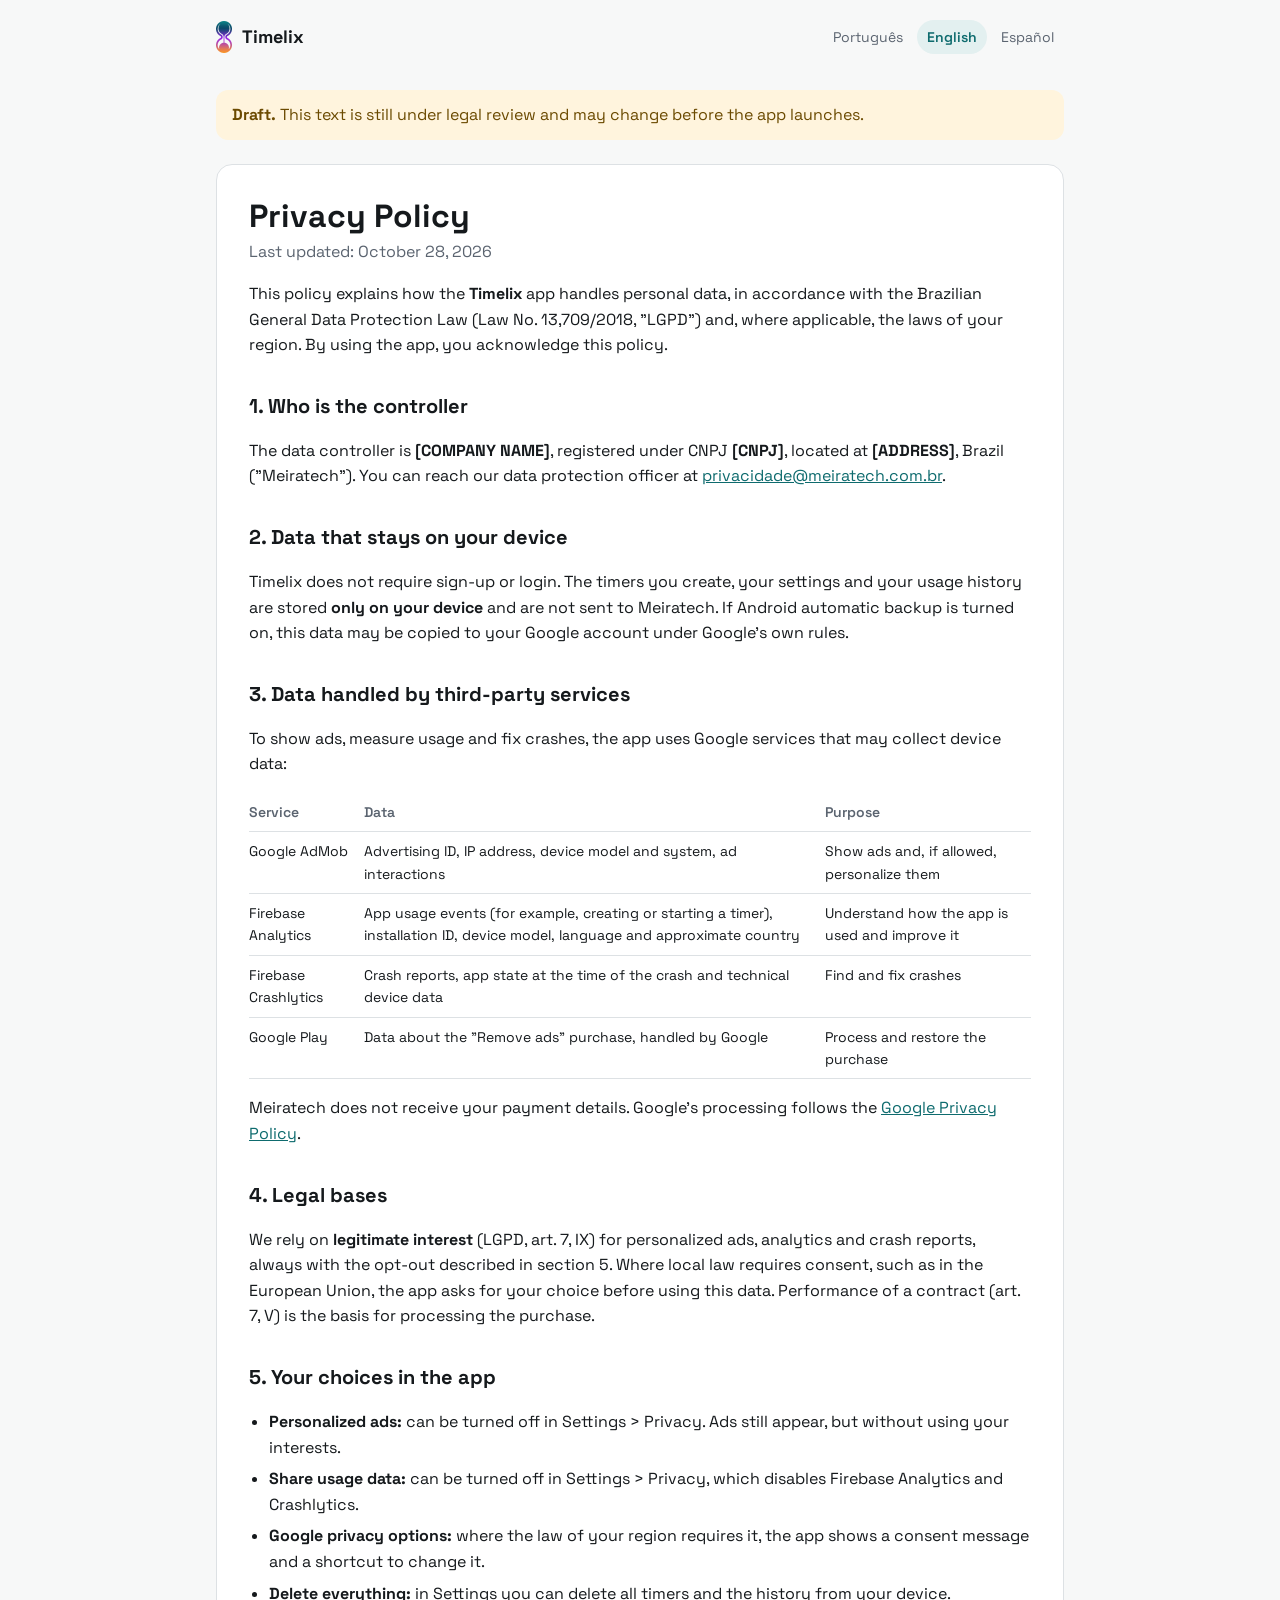
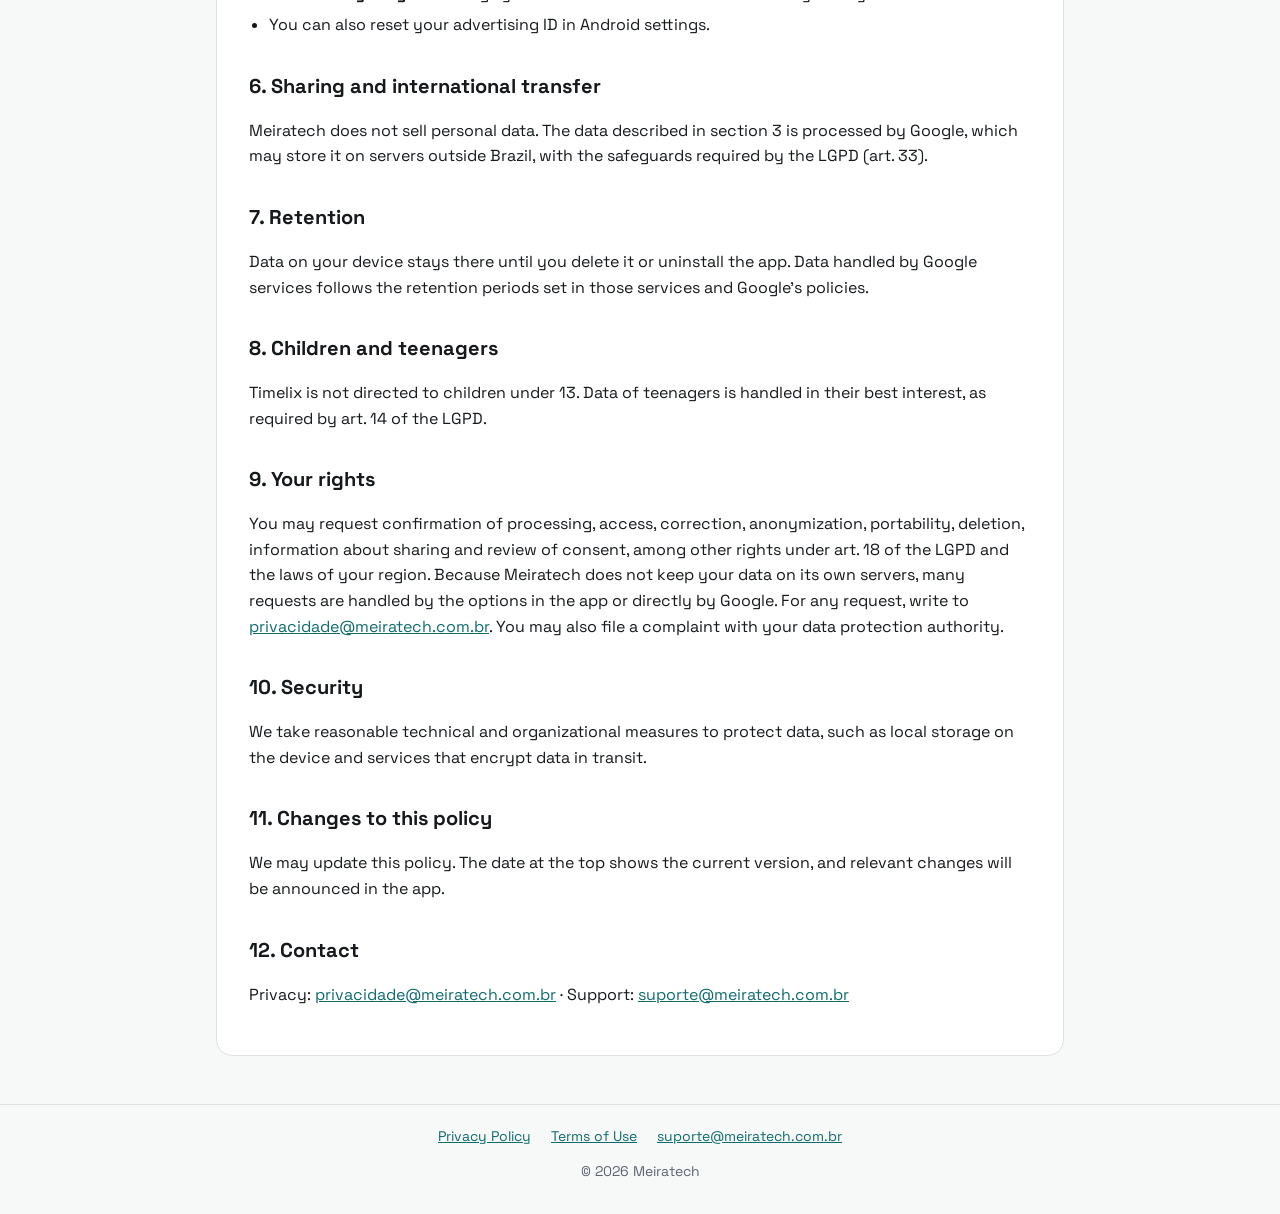
==== en/privacy/index.html @ 9d918052 "feat: add home, privacy policy and terms pages (draft)" ====
<!doctype html>
<html lang="en">
<head>
  <meta charset="utf-8">
  <meta name="viewport" content="width=device-width, initial-scale=1">
  <title>Privacy Policy — Timelix</title>
  <meta name="description" content="How the Timelix app handles personal data.">
  <meta name="robots" content="noindex">
  <link rel="alternate" hreflang="pt-BR" href="https://timelix.meiratech.com.br/pt/privacy">
  <link rel="alternate" hreflang="en" href="https://timelix.meiratech.com.br/en/privacy">
  <link rel="alternate" hreflang="es" href="https://timelix.meiratech.com.br/es/privacy">
  <link rel="icon" type="image/png" href="/assets/favicon.png">
  <link rel="apple-touch-icon" href="/assets/apple-touch-icon.png">
  <link rel="preconnect" href="https://fonts.googleapis.com">
  <link rel="preconnect" href="https://fonts.gstatic.com" crossorigin>
  <link rel="stylesheet" href="https://fonts.googleapis.com/css2?family=Space+Grotesk:wght@400;500;600;700&display=swap">
  <link rel="stylesheet" href="/assets/style.css">
</head>
<body>
  <header class="top">
    <a class="brand" href="/en/"><img src="/assets/logo.png" alt="" width="20" height="40"><span>Timelix</span></a>
    <nav class="langs" aria-label="Language"><a href="/pt/privacy" lang="pt-BR">Português</a> <a href="/en/privacy" lang="en" aria-current="page">English</a> <a href="/es/privacy" lang="es">Español</a></nav>
  </header>
  <main>
    <div class="draft" role="note"><strong>Draft.</strong> This text is still under legal review and may change before the app launches.</div>
    <article class="doc">
      <h1>Privacy Policy</h1>
      <p class="meta">Last updated: October 28, 2026</p>

      <p>This policy explains how the <strong>Timelix</strong> app handles personal data, in accordance with the Brazilian General Data Protection Law (Law No. 13,709/2018, "LGPD") and, where applicable, the laws of your region. By using the app, you acknowledge this policy.</p>

      <h2>1. Who is the controller</h2>
      <p>The data controller is <strong>[COMPANY NAME]</strong>, registered under CNPJ <strong>[CNPJ]</strong>, located at <strong>[ADDRESS]</strong>, Brazil ("Meiratech"). You can reach our data protection officer at <a href="mailto:privacidade@meiratech.com.br">privacidade@meiratech.com.br</a>.</p>

      <h2>2. Data that stays on your device</h2>
      <p>Timelix does not require sign-up or login. The timers you create, your settings and your usage history are stored <strong>only on your device</strong> and are not sent to Meiratech. If Android automatic backup is turned on, this data may be copied to your Google account under Google's own rules.</p>

      <h2>3. Data handled by third-party services</h2>
      <p>To show ads, measure usage and fix crashes, the app uses Google services that may collect device data:</p>
      <table>
        <thead><tr><th>Service</th><th>Data</th><th>Purpose</th></tr></thead>
        <tbody>
          <tr><td>Google AdMob</td><td>Advertising ID, IP address, device model and system, ad interactions</td><td>Show ads and, if allowed, personalize them</td></tr>
          <tr><td>Firebase Analytics</td><td>App usage events (for example, creating or starting a timer), installation ID, device model, language and approximate country</td><td>Understand how the app is used and improve it</td></tr>
          <tr><td>Firebase Crashlytics</td><td>Crash reports, app state at the time of the crash and technical device data</td><td>Find and fix crashes</td></tr>
          <tr><td>Google Play</td><td>Data about the "Remove ads" purchase, handled by Google</td><td>Process and restore the purchase</td></tr>
        </tbody>
      </table>
      <p>Meiratech does not receive your payment details. Google's processing follows the <a href="https://policies.google.com/privacy" rel="noopener">Google Privacy Policy</a>.</p>

      <h2>4. Legal bases</h2>
      <p>We rely on <strong>legitimate interest</strong> (LGPD, art. 7, IX) for personalized ads, analytics and crash reports, always with the opt-out described in section 5. Where local law requires consent, such as in the European Union, the app asks for your choice before using this data. Performance of a contract (art. 7, V) is the basis for processing the purchase.</p>

      <h2>5. Your choices in the app</h2>
      <ul>
        <li><strong>Personalized ads:</strong> can be turned off in Settings &gt; Privacy. Ads still appear, but without using your interests.</li>
        <li><strong>Share usage data:</strong> can be turned off in Settings &gt; Privacy, which disables Firebase Analytics and Crashlytics.</li>
        <li><strong>Google privacy options:</strong> where the law of your region requires it, the app shows a consent message and a shortcut to change it.</li>
        <li><strong>Delete everything:</strong> in Settings you can delete all timers and the history from your device.</li>
        <li>You can also reset your advertising ID in Android settings.</li>
      </ul>

      <h2>6. Sharing and international transfer</h2>
      <p>Meiratech does not sell personal data. The data described in section 3 is processed by Google, which may store it on servers outside Brazil, with the safeguards required by the LGPD (art. 33).</p>

      <h2>7. Retention</h2>
      <p>Data on your device stays there until you delete it or uninstall the app. Data handled by Google services follows the retention periods set in those services and Google's policies.</p>

      <h2>8. Children and teenagers</h2>
      <p>Timelix is not directed to children under 13. Data of teenagers is handled in their best interest, as required by art. 14 of the LGPD.</p>

      <h2>9. Your rights</h2>
      <p>You may request confirmation of processing, access, correction, anonymization, portability, deletion, information about sharing and review of consent, among other rights under art. 18 of the LGPD and the laws of your region. Because Meiratech does not keep your data on its own servers, many requests are handled by the options in the app or directly by Google. For any request, write to <a href="mailto:privacidade@meiratech.com.br">privacidade@meiratech.com.br</a>. You may also file a complaint with your data protection authority.</p>

      <h2>10. Security</h2>
      <p>We take reasonable technical and organizational measures to protect data, such as local storage on the device and services that encrypt data in transit.</p>

      <h2>11. Changes to this policy</h2>
      <p>We may update this policy. The date at the top shows the current version, and relevant changes will be announced in the app.</p>

      <h2>12. Contact</h2>
      <p>Privacy: <a href="mailto:privacidade@meiratech.com.br">privacidade@meiratech.com.br</a> · Support: <a href="mailto:suporte@meiratech.com.br">suporte@meiratech.com.br</a></p>
    </article>
  </main>
  <footer>
    <nav aria-label="Legal information">
      <a href="/en/privacy">Privacy Policy</a>
      <a href="/en/terms">Terms of Use</a>
      <a href="mailto:suporte@meiratech.com.br">suporte@meiratech.com.br</a>
    </nav>
    <p>© 2026 Meiratech</p>
  </footer>
</body>
</html>
---- assets/style.css ----
:root {
  --bg: #f7f8f8;
  --surface: #ffffff;
  --text: #15191c;
  --muted: #5b6470;
  --border: #dde1e4;
  --primary: #0e6b6e;
  --primary-soft: #e3f0f0;
  --warn-bg: #fff4dd;
  --warn-text: #6b4a00;
  color-scheme: light dark;
}

@media (prefers-color-scheme: dark) {
  :root {
    --bg: #0f1115;
    --surface: #171a20;
    --text: #f2f3f5;
    --muted: #a8aeb9;
    --border: #2a2e37;
    --primary: #4fb3b5;
    --primary-soft: #14292b;
    --warn-bg: #2e2510;
    --warn-text: #f0cf86;
  }
}

* { box-sizing: border-box; }

body {
  margin: 0;
  background: var(--bg);
  color: var(--text);
  font-family: "Space Grotesk", system-ui, -apple-system, "Segoe UI", sans-serif;
  font-size: 16px;
  line-height: 1.6;
  display: flex;
  flex-direction: column;
  min-height: 100vh;
}

a { color: var(--primary); }
a:hover { text-decoration-thickness: 2px; }

.top {
  display: flex;
  align-items: center;
  justify-content: space-between;
  gap: 16px;
  max-width: 880px;
  width: 100%;
  margin: 0 auto;
  padding: 20px 16px;
}

.brand {
  display: flex;
  align-items: center;
  gap: 10px;
  color: var(--text);
  text-decoration: none;
  font-weight: 700;
  font-size: 18px;
}

.brand img { height: 32px; width: auto; }

.langs { display: flex; gap: 4px; flex-wrap: wrap; }

.langs a {
  padding: 6px 10px;
  border-radius: 999px;
  color: var(--muted);
  text-decoration: none;
  font-size: 14px;
}

.langs a[aria-current="page"] {
  background: var(--primary-soft);
  color: var(--primary);
  font-weight: 600;
}

main {
  flex: 1;
  max-width: 880px;
  width: 100%;
  margin: 0 auto;
  padding: 16px 16px 48px;
}

.hero { text-align: center; padding: 48px 0 32px; }
.hero-logo { height: 96px; width: auto; }
.hero h1 { font-size: 44px; line-height: 1.1; margin: 16px 0 12px; }
.lead { font-size: 20px; color: var(--muted); max-width: 560px; margin: 0 auto 12px; }
.soon { color: var(--primary); font-weight: 600; margin: 0; }

.cards {
  display: grid;
  grid-template-columns: repeat(auto-fit, minmax(240px, 1fr));
  gap: 16px;
  margin-top: 16px;
}

.card {
  background: var(--surface);
  border: 1px solid var(--border);
  border-radius: 16px;
  padding: 20px;
}

.card h2 { font-size: 18px; margin: 0 0 4px; }
.card p { color: var(--muted); margin: 0 0 12px; }
.card a { font-weight: 600; overflow-wrap: anywhere; }

.legal-links { text-align: center; margin-top: 32px; }

.draft {
  background: var(--warn-bg);
  color: var(--warn-text);
  border-radius: 12px;
  padding: 12px 16px;
  margin-bottom: 24px;
}

.doc {
  background: var(--surface);
  border: 1px solid var(--border);
  border-radius: 16px;
  padding: 32px;
}

.doc h1 { font-size: 32px; line-height: 1.2; margin: 0 0 4px; }
.doc h2 { font-size: 20px; margin: 32px 0 8px; }
.doc .meta { color: var(--muted); margin-top: 0; }
.doc ul { padding-left: 20px; }
.doc li { margin-bottom: 6px; }

.doc table {
  width: 100%;
  border-collapse: collapse;
  font-size: 14px;
  display: block;
  overflow-x: auto;
}

.doc th, .doc td {
  text-align: left;
  vertical-align: top;
  border-bottom: 1px solid var(--border);
  padding: 8px 12px 8px 0;
}

.doc th { color: var(--muted); font-weight: 600; }

footer {
  border-top: 1px solid var(--border);
  padding: 20px 16px 32px;
  text-align: center;
  color: var(--muted);
  font-size: 14px;
}

footer nav { display: flex; justify-content: center; flex-wrap: wrap; gap: 8px 20px; }
footer p { margin: 12px 0 0; }

@media (max-width: 560px) {
  .hero h1 { font-size: 36px; }
  .lead { font-size: 18px; }
  .doc { padding: 20px; }
  .doc h1 { font-size: 26px; }
}
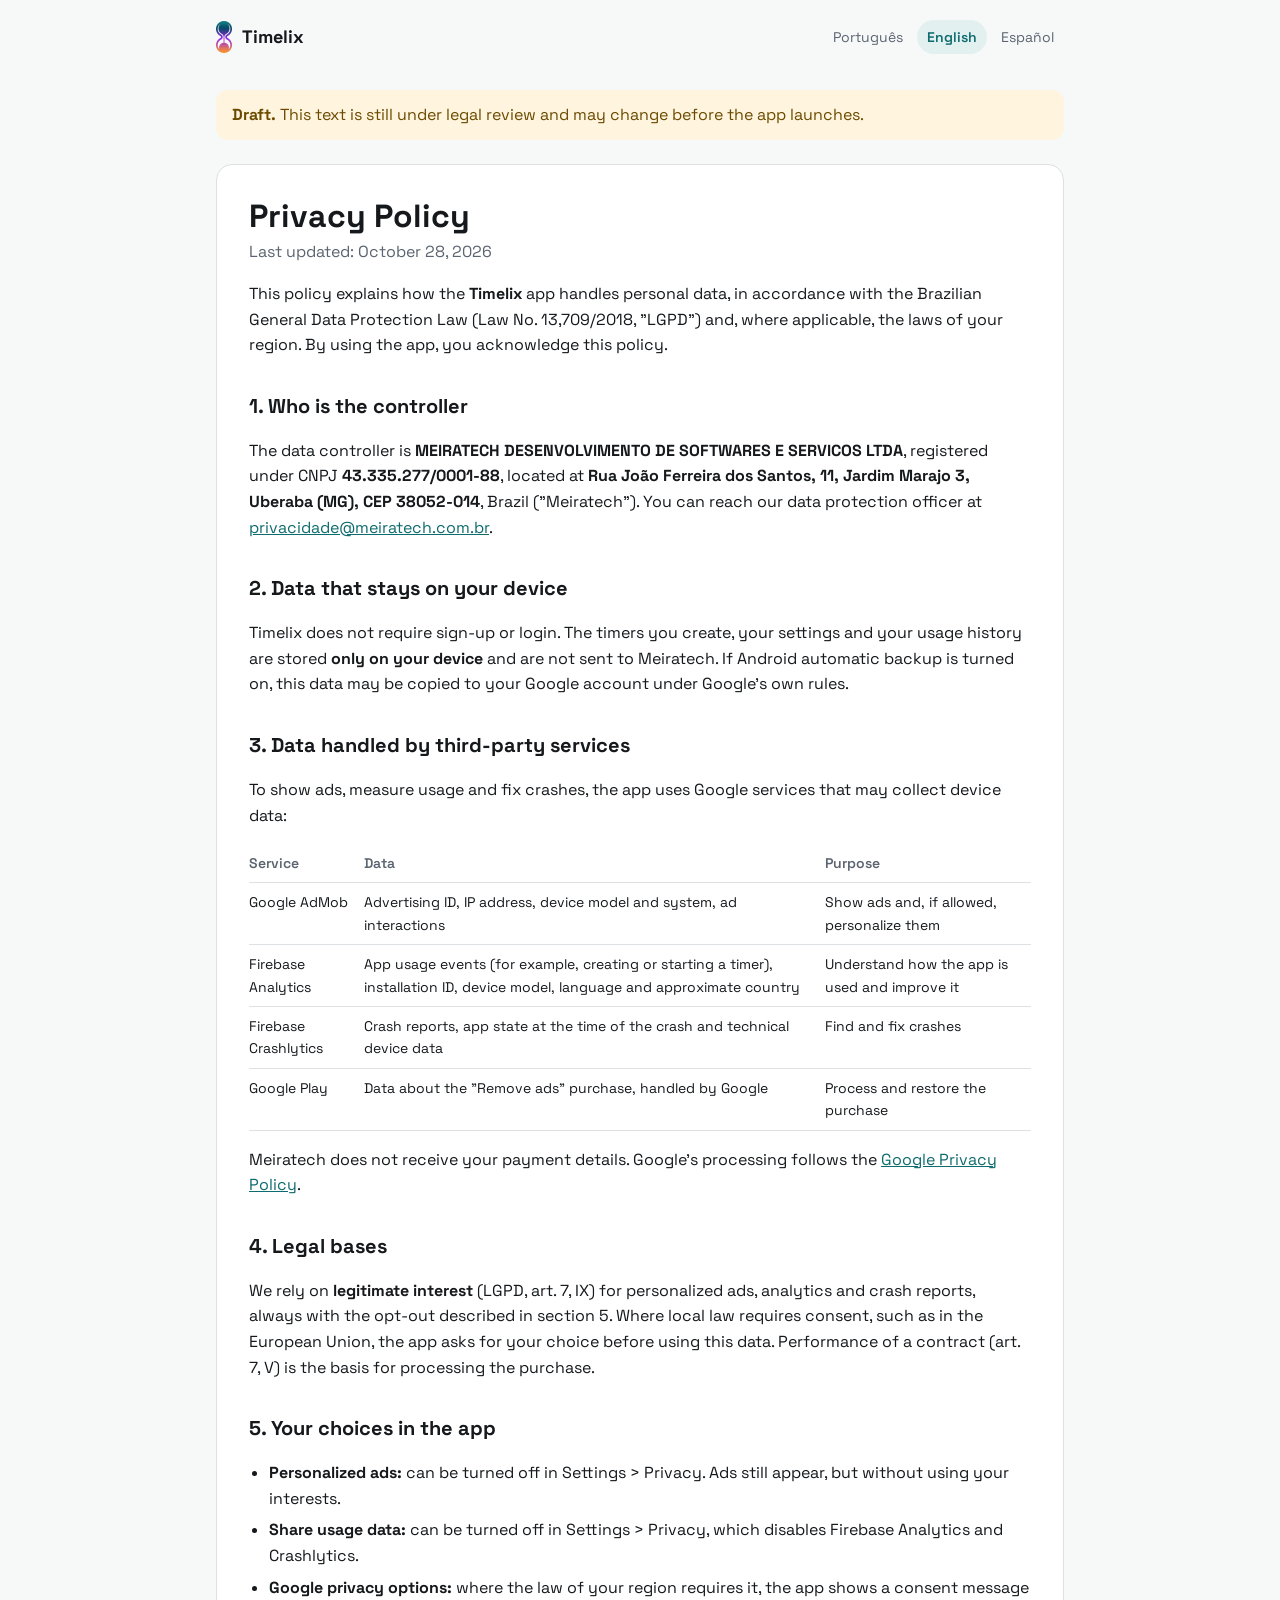
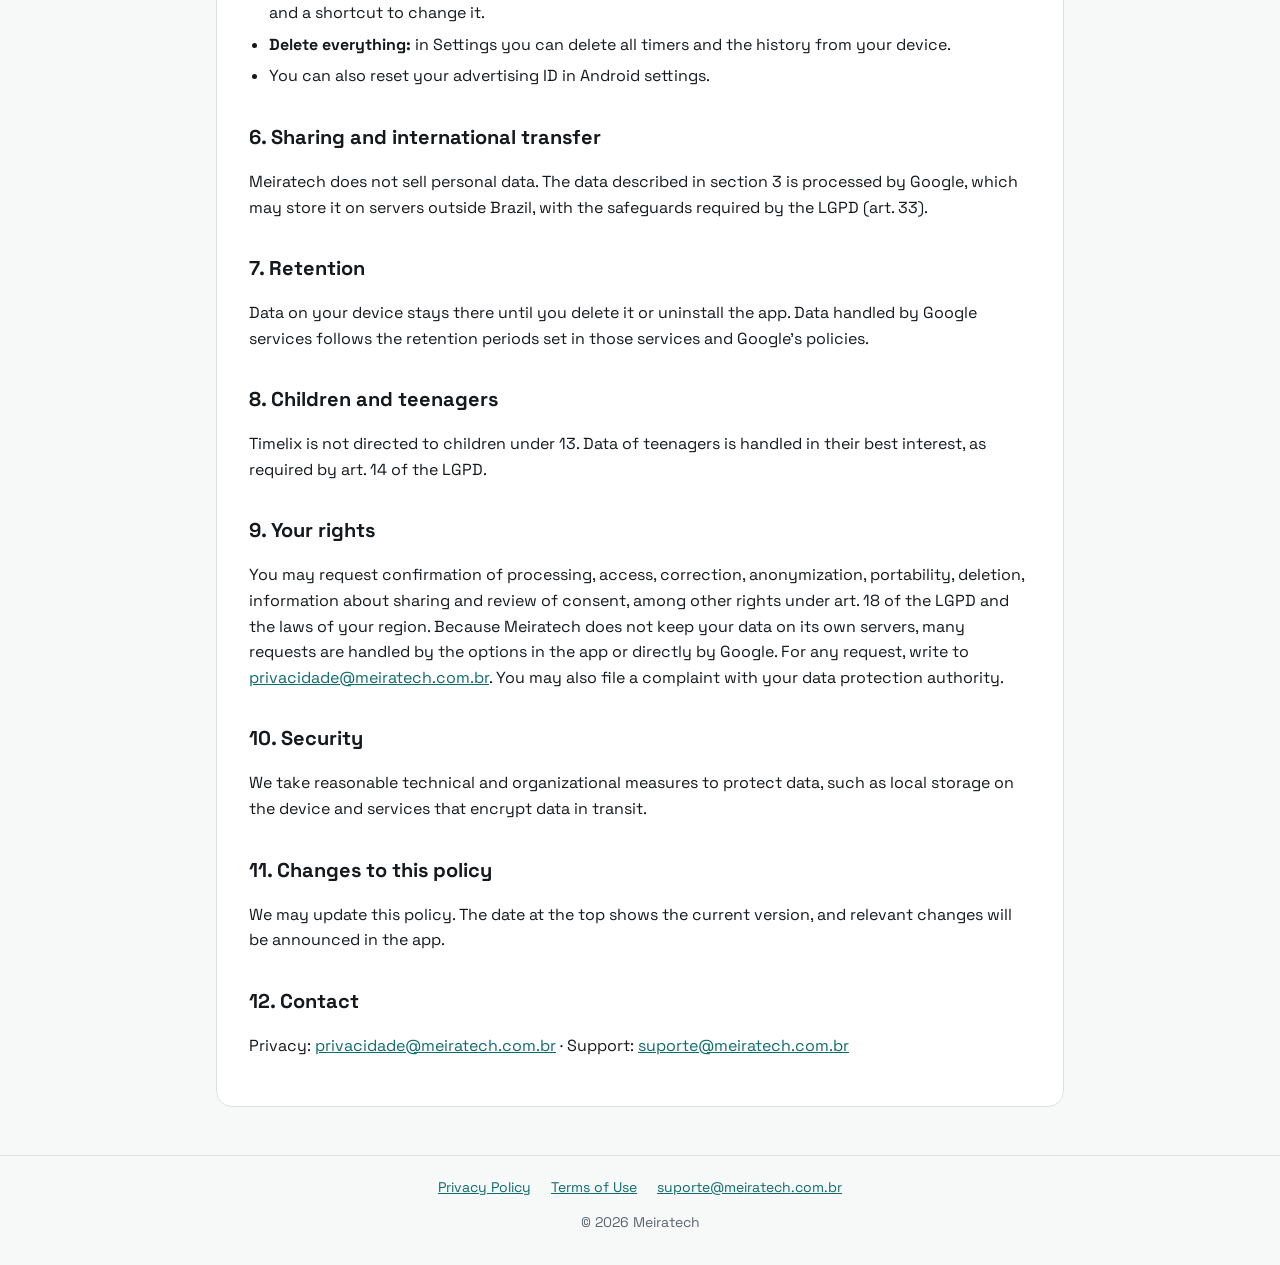
==== commit 5336ff39: "docs: fill in compnay details in privacy policy and terms" ====
--- a/en/privacy/index.html
+++ b/en/privacy/index.html
@@ -30,7 +30,7 @@
       <p>This policy explains how the <strong>Timelix</strong> app handles personal data, in accordance with the Brazilian General Data Protection Law (Law No. 13,709/2018, "LGPD") and, where applicable, the laws of your region. By using the app, you acknowledge this policy.</p>
 
       <h2>1. Who is the controller</h2>
-      <p>The data controller is <strong>[COMPANY NAME]</strong>, registered under CNPJ <strong>[CNPJ]</strong>, located at <strong>[ADDRESS]</strong>, Brazil ("Meiratech"). You can reach our data protection officer at <a href="mailto:privacidade@meiratech.com.br">privacidade@meiratech.com.br</a>.</p>
+      <p>The data controller is <strong>MEIRATECH DESENVOLVIMENTO DE SOFTWARES E SERVICOS LTDA</strong>, registered under CNPJ <strong>43.335.277/0001-88</strong>, located at <strong>Rua João Ferreira dos Santos, 11, Jardim Marajo 3, Uberaba (MG), CEP 38052-014</strong>, Brazil ("Meiratech"). You can reach our data protection officer at <a href="mailto:privacidade@meiratech.com.br">privacidade@meiratech.com.br</a>.</p>
 
       <h2>2. Data that stays on your device</h2>
       <p>Timelix does not require sign-up or login. The timers you create, your settings and your usage history are stored <strong>only on your device</strong> and are not sent to Meiratech. If Android automatic backup is turned on, this data may be copied to your Google account under Google's own rules.</p>
